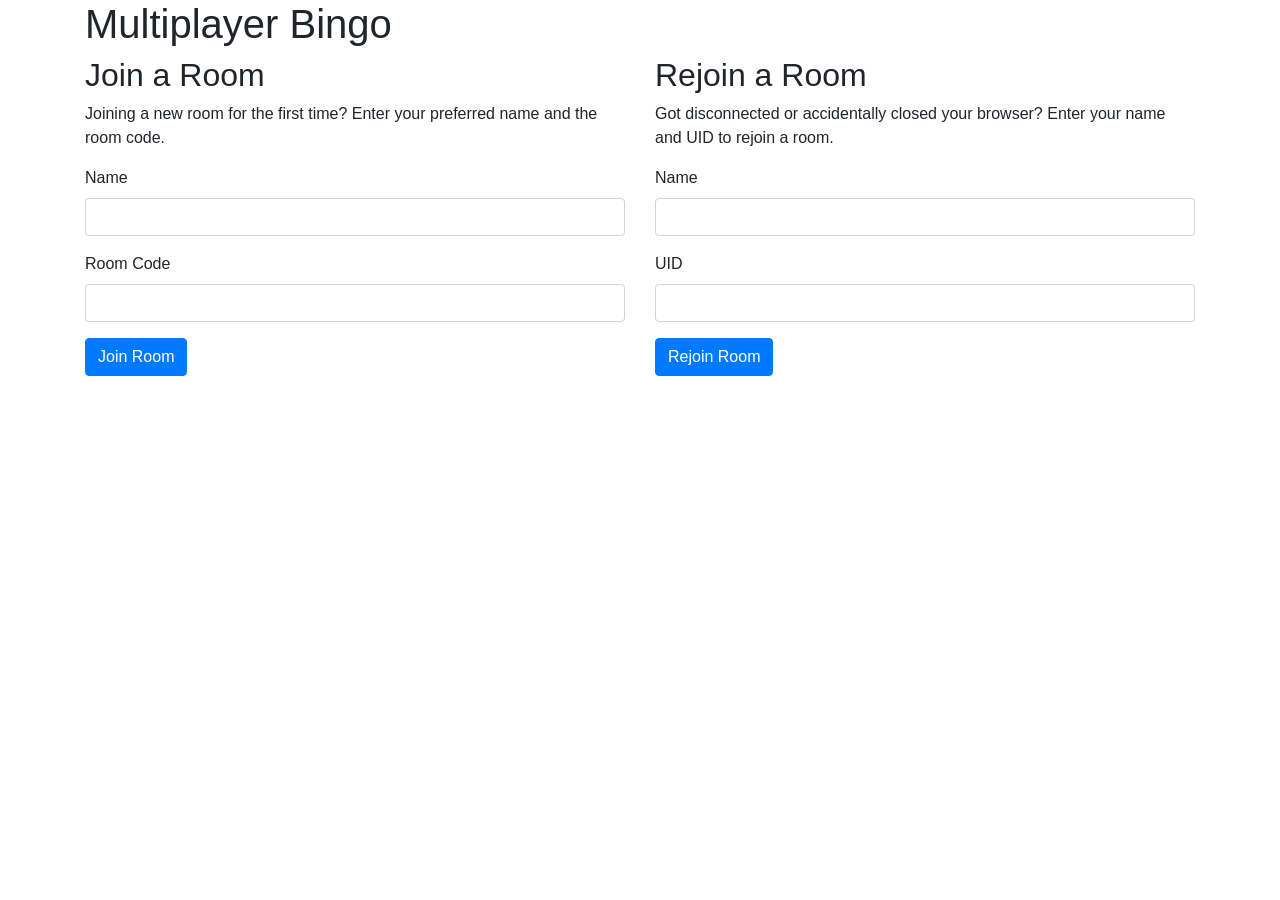
==== html/index.html @ dd56eddb "init" ====
<!DOCTYPE html>
<html lang="en">

<head>
  <meta charset="utf-8" />
  <title>Multiplayer Bingo</title>
  <meta name="viewport" content="width=device-width, initial-scale=1, shrink-to-fit=no" />
  <link rel="stylesheet" href="https://stackpath.bootstrapcdn.com/bootstrap/4.5.0/css/bootstrap.min.css"
    integrity="sha384-9aIt2nRpC12Uk9gS9baDl411NQApFmC26EwAOH8WgZl5MYYxFfc+NcPb1dKGj7Sk" crossorigin="anonymous" />
  <link rel="stylesheet" href="style.css" />
</head>

<body>
  <main class="container">
    <h1>Multiplayer Bingo</h1>
    <p class="lead" id="topic"><strong>Topic:</strong> <span></span></p>
    <p class="lead" id="uid"><strong>UID:</strong> <span></span></p>

    <div id="join">
      <div class="row">
        <div class="col-sm">
          <h2>Join a Room</h2>
          <p class="form-text">Joining a new room for the first time? Enter your preferred name and the room code.</p>
          <form id="joinForm">
            <div class="form-group">
              <label for="joinUsername">Name</label>
              <input type="text" class="form-control" id="joinUsername" />
            </div>
            <div class="form-group">
              <label for="joinRoom">Room Code</label>
              <input type="text" class="form-control" id="joinRoom" />
            </div>
            <button type="submit" class="btn btn-primary">Join Room</button>
          </form>
        </div>
        <div class="col-sm">
          <h2>Rejoin a Room</h2>
          <p class="form-text">Got disconnected or accidentally closed your browser? Enter your name and UID to rejoin a
            room.
          <form id="rejoinForm">
            <div class="form-group">
              <label for="rejoinUsername">Name</label>
              <input type="text" class="form-control" id="rejoinUsername" />
            </div>
            <div class="form-group">
              <label for="rejoinUID">UID</label>
              <input type="text" class="form-control" id="rejoinUID" />
            </div>
            <button type="submit" class="btn btn-primary">Rejoin Room</button>
          </form>
        </div>
      </div>
    </div><!-- /#join -->

    <div id="bingo" class="row">
    </div> <!-- /#bingo -->
  </main>

  <script src="https://code.jquery.com/jquery-3.5.1.min.js"
    integrity="sha256-9/aliU8dGd2tb6OSsuzixeV4y/faTqgFtohetphbbj0=" crossorigin="anonymous"></script>
  <script src="https://cdn.jsdelivr.net/npm/popper.js@1.16.0/dist/umd/popper.min.js"
    integrity="sha384-Q6E9RHvbIyZFJoft+2mJbHaEWldlvI9IOYy5n3zV9zzTtmI3UksdQRVvoxMfooAo"
    crossorigin="anonymous"></script>
  <script src="https://stackpath.bootstrapcdn.com/bootstrap/4.5.0/js/bootstrap.min.js"
    integrity="sha384-OgVRvuATP1z7JjHLkuOU7Xw704+h835Lr+6QL9UvYjZE3Ipu6Tp75j7Bh/kR0JKI"
    crossorigin="anonymous"></script>
  <script src="bingo.js"></script>
</body>

</html>
---- html/style.css ----
.lead {
    display: none;
}

#join .col-sm {
    margin-bottom: 1rem;
}

#bingo {
    padding: 2rem 0;
    overflow: hidden;
}

.bingo-card {
    overflow: hidden;
    border: 1px solid #999;
    margin-bottom: 1rem;
}

.bingo-cell {
    width: 20%;
    padding-top: 20%;
    float: left;
    position: relative;
    cursor: not-allowed;
    border: 1px solid #999;
}

/* 3x3 grid */
.bingo-card.grid-3 .bingo-cell {
    width: 33.33%;
    padding-top: 33.33%;
}

/* 4x4 grid */
.bingo-card.grid-4 .bingo-cell {
    width: 25%;
    padding-top: 25%;
}

/* 5x5 grid (default) */
.bingo-card.grid-5 .bingo-cell {
    width: 20%;
    padding-top: 20%;
}

.bingo-player:first-child .bingo-cell {
    cursor: pointer !important;
}

.bingo-cell:hover {
    background: #C8C8C7;
}

.bingo-cell.marked {
    background: #1897d4 !important;
}

.bingo-cell div {
    position: absolute;
    left: 5%;
    top: 5%;
    width: 90%;
    height: 90%;
}
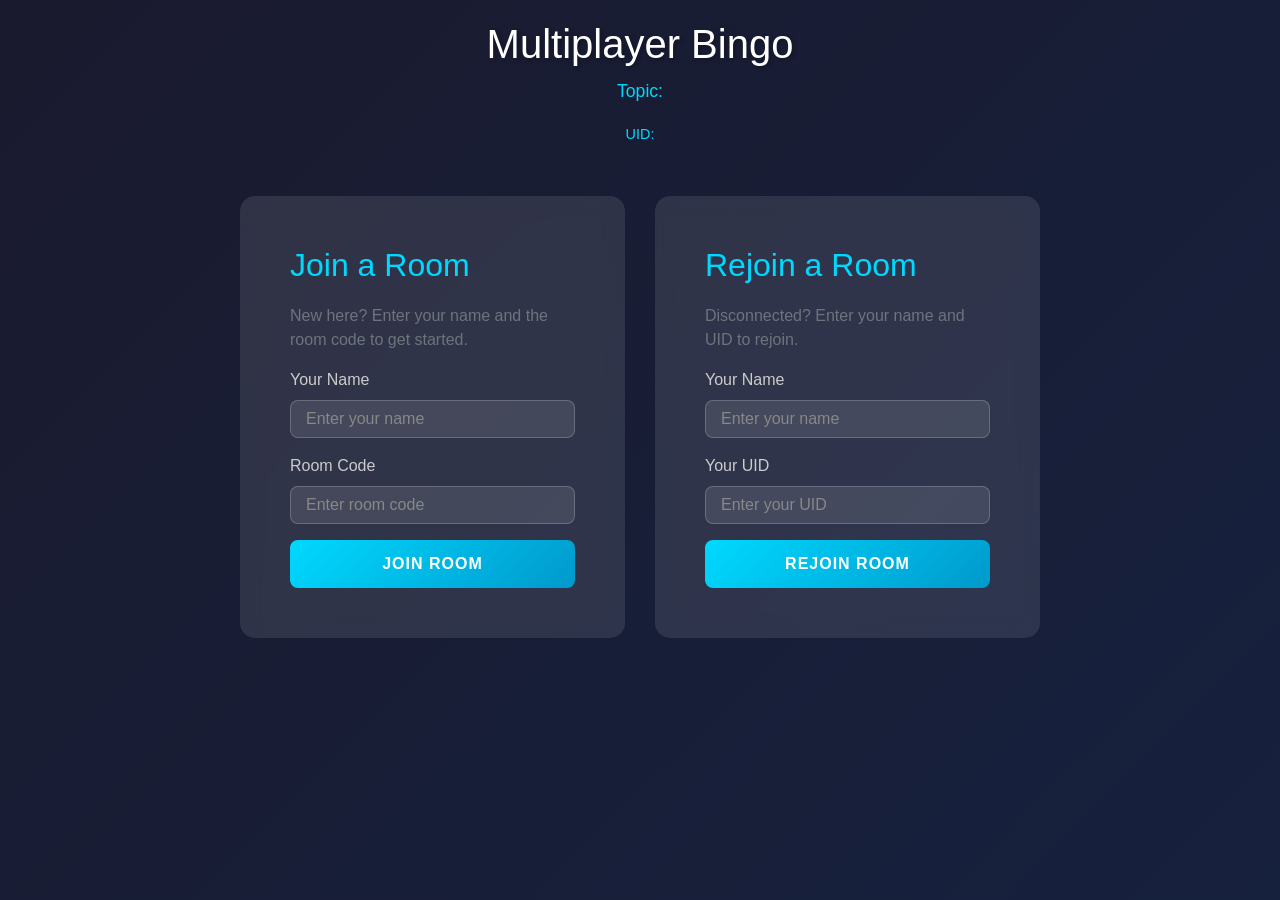
==== commit e7317db6: "2" ====
--- a/html/index.html
+++ b/html/index.html
@@ -19,41 +19,47 @@
     <div id="join">
       <div class="row">
         <div class="col-sm">
-          <h2>Join a Room</h2>
-          <p class="form-text">Joining a new room for the first time? Enter your preferred name and the room code.</p>
-          <form id="joinForm">
-            <div class="form-group">
-              <label for="joinUsername">Name</label>
-              <input type="text" class="form-control" id="joinUsername" />
+          <div class="card">
+            <div class="card-body">
+              <h2>Join a Room</h2>
+              <p class="text-muted">New here? Enter your name and the room code to get started.</p>
+              <form id="joinForm">
+                <div class="form-group">
+                  <label for="joinUsername">Your Name</label>
+                  <input type="text" class="form-control" id="joinUsername" placeholder="Enter your name" />
+                </div>
+                <div class="form-group">
+                  <label for="joinRoom">Room Code</label>
+                  <input type="text" class="form-control" id="joinRoom" placeholder="Enter room code" />
+                </div>
+                <button type="submit" class="btn btn-primary btn-block">Join Room</button>
+              </form>
             </div>
-            <div class="form-group">
-              <label for="joinRoom">Room Code</label>
-              <input type="text" class="form-control" id="joinRoom" />
-            </div>
-            <button type="submit" class="btn btn-primary">Join Room</button>
-          </form>
+          </div>
         </div>
         <div class="col-sm">
-          <h2>Rejoin a Room</h2>
-          <p class="form-text">Got disconnected or accidentally closed your browser? Enter your name and UID to rejoin a
-            room.
-          <form id="rejoinForm">
-            <div class="form-group">
-              <label for="rejoinUsername">Name</label>
-              <input type="text" class="form-control" id="rejoinUsername" />
+          <div class="card">
+            <div class="card-body">
+              <h2>Rejoin a Room</h2>
+              <p class="text-muted">Disconnected? Enter your name and UID to rejoin.</p>
+              <form id="rejoinForm">
+                <div class="form-group">
+                  <label for="rejoinUsername">Your Name</label>
+                  <input type="text" class="form-control" id="rejoinUsername" placeholder="Enter your name" />
+                </div>
+                <div class="form-group">
+                  <label for="rejoinUID">Your UID</label>
+                  <input type="text" class="form-control" id="rejoinUID" placeholder="Enter your UID" />
+                </div>
+                <button type="submit" class="btn btn-primary btn-block">Rejoin Room</button>
+              </form>
             </div>
-            <div class="form-group">
-              <label for="rejoinUID">UID</label>
-              <input type="text" class="form-control" id="rejoinUID" />
-            </div>
-            <button type="submit" class="btn btn-primary">Rejoin Room</button>
-          </form>
+          </div>
         </div>
       </div>
-    </div><!-- /#join -->
+    </div>
 
-    <div id="bingo" class="row">
-    </div> <!-- /#bingo -->
+    <div id="bingo"></div>
   </main>
 
   <script src="https://code.jquery.com/jquery-3.5.1.min.js"
--- a/html/style.css
+++ b/html/style.css
@@ -1,59 +1,218 @@
+/* Base styles */
+* {
+    box-sizing: border-box;
+}
+
+body {
+    background: linear-gradient(135deg, #1a1a2e 0%, #16213e 100%);
+    min-height: 100vh;
+    color: #fff;
+    font-family: 'Segoe UI', Tahoma, Geneva, Verdana, sans-serif;
+}
+
+main.container {
+    max-width: 1400px;
+    padding: 20px;
+}
+
+h1 {
+    text-align: center;
+    font-size: 2.5rem;
+    margin-bottom: 10px;
+    text-shadow: 2px 2px 4px rgba(0,0,0,0.3);
+}
+
 .lead {
-    display: none;
-}
-
-#join .col-sm {
-    margin-bottom: 1rem;
-}
-
+    text-align: center;
+    margin-bottom: 20px;
+    font-size: 1.1rem;
+}
+
+.lead strong {
+    color: #00d9ff;
+}
+
+#uid {
+    color: #888;
+    font-size: 0.9rem;
+}
+
+/* Join forms */
+#join {
+    max-width: 800px;
+    margin: 50px auto;
+}
+
+#join .card {
+    background: rgba(255,255,255,0.1);
+    border: none;
+    border-radius: 15px;
+    padding: 30px;
+    backdrop-filter: blur(10px);
+}
+
+#join h2 {
+    color: #00d9ff;
+    margin-bottom: 20px;
+}
+
+#join .form-group label {
+    color: #ccc;
+}
+
+#join .form-control {
+    background: rgba(255,255,255,0.1);
+    border: 1px solid rgba(255,255,255,0.2);
+    color: #fff;
+    border-radius: 8px;
+    padding: 12px 15px;
+}
+
+#join .form-control::placeholder {
+    color: #888;
+}
+
+#join .form-control:focus {
+    background: rgba(255,255,255,0.15);
+    border-color: #00d9ff;
+    color: #fff;
+    box-shadow: 0 0 15px rgba(0,217,255,0.3);
+}
+
+#join .btn-primary {
+    background: linear-gradient(135deg, #00d9ff 0%, #0099cc 100%);
+    border: none;
+    border-radius: 8px;
+    padding: 12px 30px;
+    font-weight: 600;
+    text-transform: uppercase;
+    letter-spacing: 1px;
+    transition: transform 0.2s, box-shadow 0.2s;
+}
+
+#join .btn-primary:hover {
+    transform: translateY(-2px);
+    box-shadow: 0 5px 20px rgba(0,217,255,0.4);
+}
+
+/* Bingo area */
 #bingo {
-    padding: 2rem 0;
+    padding: 20px 0;
+}
+
+/* Player cards */
+#bingo .bingo-player {
+    display: block;
+    width: 100%;
+    margin-bottom: 30px;
+}
+
+/* Your card - large, centered */
+#bingo .bingo-player.own-card {
+    max-width: 650px;
+    margin: 0 auto 60px auto;
+}
+
+#bingo .bingo-player.own-card h2 {
+    text-align: center;
+    font-size: 1.8rem;
+    margin-bottom: 20px;
+    color: #00d9ff;
+    text-shadow: 0 0 20px rgba(0,217,255,0.5);
+}
+
+/* Other players section */
+.other-players-header {
+    text-align: center;
+    font-size: 1.3rem;
+    color: #888;
+    margin: 40px 0 20px 0;
+    padding-bottom: 10px;
+    border-bottom: 1px solid rgba(255,255,255,0.1);
+}
+
+.other-players-container {
+    display: flex;
+    flex-wrap: wrap;
+    justify-content: center;
+    gap: 20px;
+}
+
+.other-players-container .bingo-player {
+    width: 180px;
+    margin: 10px;
+    max-width: none;
+}
+
+#bingo .other-players-container .bingo-player {
+    width: 180px;
+}
+
+.other-players-container .bingo-player h2 {
+    font-size: 1.1rem;
+    text-align: center;
+    margin-bottom: 12px;
+    color: #aaa;
+}
+
+/* Bingo cards */
+.bingo-card {
+    background: rgba(255,255,255,0.05);
+    border-radius: 15px;
+    padding: 10px;
+    backdrop-filter: blur(10px);
+    box-shadow: 0 10px 40px rgba(0,0,0,0.3);
     overflow: hidden;
 }
 
-.bingo-card {
-    overflow: hidden;
-    border: 1px solid #999;
-    margin-bottom: 1rem;
-}
-
-.bingo-cell {
-    width: 20%;
-    padding-top: 20%;
-    float: left;
-    position: relative;
-    cursor: not-allowed;
-    border: 1px solid #999;
-}
-
-/* 3x3 grid */
+#bingo .bingo-player.own-card .bingo-card {
+    padding: 15px;
+    box-shadow: 0 15px 60px rgba(0,217,255,0.2);
+    border: 2px solid rgba(0,217,255,0.3);
+}
+
+/* Cell sizes */
 .bingo-card.grid-3 .bingo-cell {
     width: 33.33%;
     padding-top: 33.33%;
 }
 
-/* 4x4 grid */
 .bingo-card.grid-4 .bingo-cell {
     width: 25%;
     padding-top: 25%;
 }
 
-/* 5x5 grid (default) */
 .bingo-card.grid-5 .bingo-cell {
     width: 20%;
     padding-top: 20%;
 }
 
-.bingo-player:first-child .bingo-cell {
-    cursor: pointer !important;
-}
-
-.bingo-cell:hover {
-    background: #C8C8C7;
+.bingo-cell {
+    float: left;
+    position: relative;
+    border: 1px solid rgba(255,255,255,0.15);
+    border-radius: 8px;
+    transition: all 0.2s;
+}
+
+#bingo .bingo-player.own-card .bingo-cell {
+    cursor: pointer;
+    border: 2px solid rgba(255,255,255,0.2);
+}
+
+#bingo .bingo-player.own-card .bingo-cell:hover {
+    background: rgba(255,255,255,0.2);
+    transform: scale(1.02);
 }
 
 .bingo-cell.marked {
-    background: #1897d4 !important;
+    background: linear-gradient(135deg, #00d9ff 0%, #0099cc 100%) !important;
+    box-shadow: inset 0 0 20px rgba(0,0,0,0.2);
+}
+
+#bingo .bingo-player.own-card .bingo-cell.marked {
+    background: linear-gradient(135deg, #00ff88 0%, #00cc6a 100%) !important;
+    box-shadow: 0 0 15px rgba(0,255,136,0.5);
 }
 
 .bingo-cell div {
@@ -62,4 +221,42 @@
     top: 5%;
     width: 90%;
     height: 90%;
-}
+    display: flex;
+    align-items: center;
+    justify-content: center;
+    text-align: center;
+    font-weight: 500;
+    text-shadow: 1px 1px 2px rgba(0,0,0,0.5);
+    overflow: hidden;
+    word-wrap: break-word;
+    line-height: 1.2;
+}
+
+#bingo .bingo-player.own-card .bingo-cell div {
+    font-size: 1.4rem;
+}
+
+.other-players-container .bingo-player .bingo-cell div {
+    font-size: 0.55rem;
+}
+
+.no-other-players {
+    text-align: center;
+    color: #666;
+    font-style: italic;
+    padding: 30px;
+}
+
+@media (max-width: 768px) {
+    h1 {
+        font-size: 1.8rem;
+    }
+
+    #bingo .bingo-player.own-card {
+        max-width: 100%;
+    }
+
+    .other-players-container .bingo-player {
+        width: 45%;
+    }
+}
